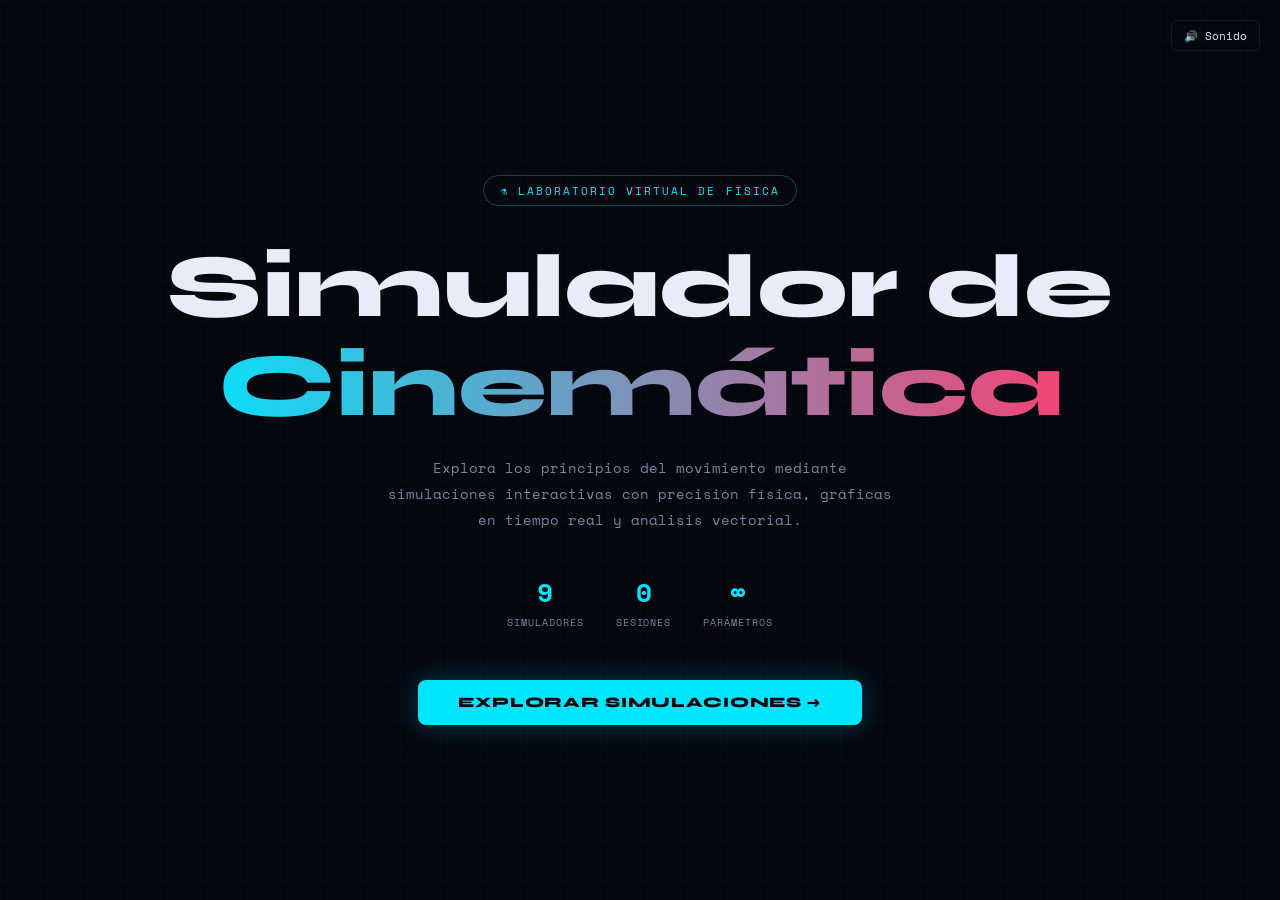
==== index.html @ 36db3adf "fix: cache busting query parameter for audio.js" ====
<!DOCTYPE html>
<html lang="es">
<head>
<meta charset="UTF-8">
<meta name="viewport" content="width=device-width, initial-scale=1.0">
<title>Simulador de Física — Cinemática Interactiva</title>
<meta name="description" content="Laboratorio virtual de física: simuladores interactivos de cinemática con p5.js y Chart.js para estudiantes universitarios.">

<link rel="preconnect" href="https://fonts.googleapis.com">
<link href="https://fonts.googleapis.com/css2?family=Space+Mono:wght@400;700&family=Syne:wght@400;600;800&display=swap" rel="stylesheet">

<style>
:root{
  --bg:#05070f; --surface:#0d1120; --border:rgba(255,255,255,0.08);
  --accent1:#00e5ff; --accent2:#ff3c6e; --accent3:#a3ff6b; --accent4:#ffd166;
  --accent5:#b57bee; --accent6:#ff9f43;
  --text:#e8ecf8; --muted:#7a85a0; --card:rgba(255,255,255,0.04);
  --glow1:0 0 30px rgba(0,229,255,0.25); --glow2:0 0 30px rgba(255,60,110,0.25);
  --glow3:0 0 30px rgba(163,255,107,0.25); --glow4:0 0 30px rgba(255,209,102,0.25);
  --glow5:0 0 30px rgba(181,123,238,0.25); --glow6:0 0 30px rgba(255,159,67,0.25);
  
  /* Default active theme variables for cursor compatibility */
  --theme-accent: var(--accent1);
  --theme-accent-alpha: rgba(0, 229, 255, 0.08);
  --theme-accent-alpha-hover: rgba(0, 229, 255, 0.15);
  --theme-glow: var(--glow1);
}

*{margin:0;padding:0;box-sizing:border-box;}

body{
  background:var(--bg); color:var(--text);
  font-family:'Syne',sans-serif; overflow-x:hidden;
}

body::before{
  content:''; position:fixed; inset:0;
  background-image:
    linear-gradient(rgba(0,229,255,0.03) 1px, transparent 1px),
    linear-gradient(90deg,rgba(0,229,255,0.03) 1px, transparent 1px);
  background-size:40px 40px; pointer-events:none; z-index:0;
  animation: scroll-grid 20s linear infinite;
}

@keyframes scroll-grid {
  from { background-position: 0 0; }
  to { background-position: 40px 40px; }
}

/* ── SCREENS ── */
.screen{ display:none; min-height:100vh; padding:40px 20px; position:relative; z-index:1; }
.screen.active{
  display:flex; flex-direction:column; align-items:center; justify-content:center;
  animation: screen-intro 0.6s cubic-bezier(0.16, 1, 0.3, 1) forwards;
}

@keyframes screen-intro {
  from { opacity:0; transform:translateY(24px) scale(0.97); }
  to   { opacity:1; transform:translateY(0) scale(1); }
}

/* ── WELCOME ── */
.welcome-badge{
  font-family:'Space Mono',monospace; font-size:0.7rem; letter-spacing:0.18em;
  text-transform:uppercase; color:var(--accent1); border:1px solid rgba(0,229,255,0.3);
  padding:6px 16px; border-radius:100px; margin-bottom:32px;
  animation:pulse-border 3s ease-in-out infinite;
}
@keyframes pulse-border{
  0%,100%{box-shadow:0 0 0 0 rgba(0,229,255,0.2);}
  50%{box-shadow:0 0 18px 4px rgba(0,229,255,0.15);}
}

.welcome-title{ font-size:clamp(2.8rem,7vw,6rem); font-weight:800; text-align:center; line-height:1.1; }
.welcome-title .line2{
  display:block;
  background:linear-gradient(90deg, var(--accent1), var(--accent2), var(--accent5), var(--accent1));
  background-size: 300% 100%;
  animation: gradient-shift 6s ease infinite;
  -webkit-background-clip:text; -webkit-text-fill-color:transparent;
}

@keyframes gradient-shift {
  0% { background-position: 0% 50%; }
  50% { background-position: 100% 50%; }
  100% { background-position: 0% 50%; }
}

.welcome-subtitle{
  font-family:'Space Mono',monospace; font-size:0.9rem; color:var(--muted);
  margin-top:20px; max-width:520px; text-align:center; line-height:1.8;
}

.welcome-stats{
  display:flex; gap:32px; margin-top:40px; flex-wrap:wrap; justify-content:center;
}
.stat-item{ text-align:center; }
.stat-num{
  font-family:'Space Mono',monospace; font-size:1.6rem; font-weight:700;
  color:var(--accent1); display:block;
}
.stat-label{ font-family:'Space Mono',monospace; font-size:0.62rem; color:var(--muted); letter-spacing:0.1em; text-transform:uppercase; margin-top:4px; }

.btn-primary{
  margin-top:50px; background:var(--accent1); color:var(--bg); font-family:'Syne',sans-serif;
  font-weight:800; padding:14px 40px; border:none; border-radius:8px; cursor:pointer;
  text-transform:uppercase; font-size:0.9rem; letter-spacing:0.06em;
  box-shadow:var(--glow1); transition:0.25s;
}
.btn-primary:hover{ transform:translateY(-3px); box-shadow:0 0 50px rgba(0,229,255,0.4); }

/* ── MENU ── */
#screen-menu{ justify-content:flex-start; padding-top:80px; }

.btn-back-top{
  align-self:flex-start; margin-bottom:40px;
  background:transparent; border:1px solid var(--border); color:var(--text);
  padding:8px 18px; border-radius:8px; font-family:'Space Mono',monospace;
  font-size:0.75rem; cursor:pointer; transition:0.2s;
}
.btn-back-top:hover{ background:var(--card); border-color:rgba(255,255,255,0.2); }

.menu-header h1{ font-size:2.5rem; font-weight:800; }
.menu-header p{ font-family:'Space Mono',monospace; color:var(--muted); margin-top:10px; font-size:0.8rem; }

/* section divider */
.section-label{
  align-self:flex-start; width:100%; max-width:1100px;
  font-family:'Space Mono',monospace; font-size:0.65rem; letter-spacing:0.18em;
  text-transform:uppercase; color:var(--muted);
  margin-top:40px; margin-bottom:14px;
  padding-bottom:8px; border-bottom:1px solid var(--border);
}
.section-label span{ color:var(--accent1); }

.sim-cards{
  display:grid;
  grid-template-columns:repeat(auto-fill,minmax(260px,1fr));
  gap:18px; max-width:1100px; width:100%;
}

.sim-card{
  text-decoration:none; color:inherit;
  background:var(--card); border:1px solid var(--border);
  border-radius:16px; padding:28px 24px; transition:0.25s;
  position:relative; overflow:hidden;
}
.sim-card::before{
  content:''; position:absolute; inset:0; opacity:0;
  transition:opacity 0.3s;
}
.sim-card:hover{ transform:translateY(-8px); }

/* Staggered card animations when screen is active */
#screen-menu.active #existing-cards .sim-card {
  animation: card-intro 0.6s cubic-bezier(0.16, 1, 0.3, 1) both;
}
#screen-menu.active #existing-cards .sim-card:nth-child(1) { animation-delay: 0.05s; }
#screen-menu.active #existing-cards .sim-card:nth-child(2) { animation-delay: 0.1s; }
#screen-menu.active #existing-cards .sim-card:nth-child(3) { animation-delay: 0.15s; }
#screen-menu.active #existing-cards .sim-card:nth-child(4) { animation-delay: 0.2s; }

#screen-menu.active #new-cards .sim-card {
  animation: card-intro 0.6s cubic-bezier(0.16, 1, 0.3, 1) both;
}
#screen-menu.active #new-cards .sim-card:nth-child(1) { animation-delay: 0.25s; }
#screen-menu.active #new-cards .sim-card:nth-child(2) { animation-delay: 0.3s; }
#screen-menu.active #new-cards .sim-card:nth-child(3) { animation-delay: 0.35s; }
#screen-menu.active #new-cards .sim-card:nth-child(4) { animation-delay: 0.4s; }
#screen-menu.active #new-cards .sim-card:nth-child(5) { animation-delay: 0.45s; }

@keyframes card-intro {
  from { opacity: 0; transform: translateY(32px) scale(0.96); }
  to   { opacity: 1; transform: translateY(0) scale(1); }
}

/* Custom micro-animations on card hover */
.sim-card .card-icon {
  display: inline-block;
  transition: transform 0.3s cubic-bezier(0.16, 1, 0.3, 1);
}

/* 1. MRU + MCU (c1): Spin wheel */
.sim-card.c1:hover .card-icon {
  animation: spin-wheel 2s linear infinite;
}
@keyframes spin-wheel {
  0% { transform: rotate(0deg); }
  100% { transform: rotate(360deg); }
}

/* 2. MUA (c2): Launch rocket */
.sim-card.c2:hover .card-icon {
  animation: bounce-rocket 0.6s ease infinite alternate;
}
@keyframes bounce-rocket {
  0% { transform: translate(0, 0) scale(1); }
  100% { transform: translate(6px, -6px) scale(1.1); }
}

/* 3. MUA + Fricción (c3): Slide box */
.sim-card.c3:hover .card-icon {
  animation: slide-box 0.8s ease infinite alternate;
}
@keyframes slide-box {
  0% { transform: translateX(-6px); }
  100% { transform: translateX(6px); }
}

/* 4. Movimiento Variado (c4): Float integral */
.sim-card.c4:hover .card-icon {
  animation: float-integral 1.2s ease-in-out infinite alternate;
}
@keyframes float-integral {
  0% { transform: translateY(-4px) scale(1); }
  100% { transform: translateY(4px) scale(1.08); }
}

/* 5. Proyectil (c5): Pulse target */
.sim-card.c5:hover .card-icon {
  animation: pulse-target 0.6s ease infinite alternate;
}
@keyframes pulse-target {
  0% { transform: scale(1); filter: drop-shadow(0 0 0px var(--accent2)); }
  100% { transform: scale(1.25); filter: drop-shadow(0 0 10px var(--accent2)); }
}

/* 6. Plano Inclinado (c6): Slide down ramp */
.sim-card.c6:hover .card-icon {
  animation: slide-plane 0.8s ease infinite alternate;
}
@keyframes slide-plane {
  0% { transform: translate(0, 0); }
  100% { transform: translate(6px, 6px); }
}

/* 7. Péndulo Simple (c1n): Swing pendulum */
.sim-card.c1n:hover .card-icon {
  animation: swing-pendulum 1.4s ease-in-out infinite alternate;
  transform-origin: top center;
}
@keyframes swing-pendulum {
  0% { transform: rotate(-25deg); }
  100% { transform: rotate(25deg); }
}

/* 8. Máquina de Atwood (c2n): Tilt balance */
.sim-card.c2n:hover .card-icon {
  animation: tilt-balance 1s ease-in-out infinite alternate;
}
@keyframes tilt-balance {
  0% { transform: rotate(-10deg); }
  100% { transform: rotate(10deg); }
}

/* 9. Caja sobre Vehículo (c3n): Drive truck */
.sim-card.c3n:hover .card-icon {
  animation: drive-truck 0.8s ease-in-out infinite alternate;
}
@keyframes drive-truck {
  0% { transform: translateX(0); }
  100% { transform: translateX(8px); }
}

/* accent hover per class */
.sim-card.c1:hover{border-color:var(--accent1);box-shadow:var(--glow1);}
.sim-card.c2:hover{border-color:var(--accent2);box-shadow:var(--glow2);}
.sim-card.c3:hover{border-color:var(--accent3);box-shadow:var(--glow3);}
.sim-card.c4:hover{border-color:var(--accent4);box-shadow:var(--glow4);}
.sim-card.c5:hover{border-color:var(--accent5);box-shadow:var(--glow5);}
.sim-card.c6:hover{border-color:var(--accent6);box-shadow:var(--glow6);}
.sim-card.c1n:hover{border-color:var(--accent1);box-shadow:var(--glow1);}
.sim-card.c2n:hover{border-color:var(--accent2);box-shadow:var(--glow2);}
.sim-card.c3n:hover{border-color:var(--accent3);box-shadow:var(--glow3);}

.card-tag{
  font-family:'Space Mono',monospace; font-size:0.62rem;
  letter-spacing:0.15em; text-transform:uppercase; margin-bottom:12px;
}
.c1 .card-tag{color:var(--accent1);} .c2 .card-tag{color:var(--accent2);}
.c3 .card-tag{color:var(--accent3);} .c4 .card-tag{color:var(--accent4);}
.c5 .card-tag{color:var(--accent5);} .c6 .card-tag{color:var(--accent6);}
.c1n .card-tag{color:var(--accent1);} .c2n .card-tag{color:var(--accent2);}
.c3n .card-tag{color:var(--accent3);}

.card-icon{ font-size:1.8rem; margin-bottom:10px; display:block; }

.card-title{ font-size:1.15rem; font-weight:700; margin-bottom:8px; }

.card-desc{
  font-family:'Space Mono',monospace; font-size:0.72rem;
  color:var(--muted); line-height:1.7;
}

.card-badge-new{
  position:absolute; top:14px; right:14px;
  background:rgba(163,255,107,0.15); color:var(--accent3);
  border:1px solid rgba(163,255,107,0.3);
  font-family:'Space Mono',monospace; font-size:0.58rem;
  letter-spacing:0.1em; text-transform:uppercase;
  padding:2px 8px; border-radius:20px;
}

/* ── HISTORIAL ── */
.historial-section{
  width:100%; max-width:1100px; margin-top:48px;
  border-top:1px solid var(--border); padding-top:28px;
}
.historial-title{
  font-family:'Space Mono',monospace; font-size:0.65rem;
  letter-spacing:0.18em; text-transform:uppercase; color:var(--muted);
  margin-bottom:16px;
}
.historial-list{
  display:flex; flex-direction:column; gap:8px;
}
.hist-item{
  display:flex; justify-content:space-between; align-items:center;
  background:var(--card); border:1px solid var(--border);
  border-radius:8px; padding:10px 16px;
  text-decoration:none; color:var(--text);
  transition:0.2s;
}
.hist-item:hover{ background:rgba(255,255,255,0.07); border-color:rgba(255,255,255,0.16); }
.hist-name{
  font-family:'Space Mono',monospace; font-size:0.75rem; font-weight:700; color:var(--accent1);
}
.hist-time{
  font-family:'Space Mono',monospace; font-size:0.65rem; color:var(--muted);
}
.hist-empty{
  font-family:'Space Mono',monospace; font-size:0.72rem; color:var(--muted);
  padding:10px 0;
}

.btn-clear-hist{
  margin-top:10px; background:transparent; border:1px solid var(--border);
  color:var(--muted); font-family:'Space Mono',monospace; font-size:0.65rem;
  padding:5px 14px; border-radius:6px; cursor:pointer; transition:0.2s;
}
.btn-clear-hist:hover{ color:var(--accent2); border-color:var(--accent2); }

/* ── Responsive ── */
@media(max-width:600px){
  .welcome-stats{ gap:20px; }
  .sim-cards{ grid-template-columns:1fr; }
}


</style>
</head>
<body>

<!-- MUTE BUTTON -->
<button class="btn-mute" onclick="SFX.toggleMute()" style="position: absolute; top: 20px; right: 20px; background: transparent; border: 1px solid var(--border); color: var(--text); padding: 6px 12px; border-radius: 6px; cursor: pointer; font-family: 'Space Mono', monospace; font-size: 0.7rem; transition: 0.2s; z-index: 100;">🔊 Sonido</button>

<!-- WELCOME -->
<section id="screen-welcome" class="screen active">
  <div class="welcome-badge">⚗ Laboratorio Virtual de Física</div>

  <h1 class="welcome-title">
    Simulador de
    <span class="line2">Cinemática</span>
  </h1>

  <p class="welcome-subtitle">
    Explora los principios del movimiento mediante simulaciones interactivas
    con precisión física, gráficas en tiempo real y análisis vectorial.
  </p>

  <div class="welcome-stats">
    <div class="stat-item">
      <span class="stat-num" id="statSims">9</span>
      <span class="stat-label">Simuladores</span>
    </div>
    <div class="stat-item">
      <span class="stat-num" id="statSessions">0</span>
      <span class="stat-label">Sesiones</span>
    </div>
    <div class="stat-item">
      <span class="stat-num">∞</span>
      <span class="stat-label">Parámetros</span>
    </div>
  </div>

  <button class="btn-primary" onclick="showMenu()">
    Explorar simulaciones →
  </button>
</section>

<!-- MENU -->
<section id="screen-menu" class="screen">

  <button class="btn-back-top" onclick="showWelcome()">← Volver</button>

  <div class="menu-header">
    <h1>Elige tu simulación</h1>
    <p>// Selecciona el tipo de movimiento que deseas analizar</p>
  </div>

  <!-- EXISTENTES -->
  <div class="section-label">// <span>01</span> — Simuladores existentes</div>
  <div class="sim-cards" id="existing-cards">

    <a href="simulators/mru+mcu_simulacion.html" class="sim-card c1" onclick="registrarHistorial('MRU + MCU', 'simulators/mru+mcu_simulacion.html')">
      <span class="card-icon">↔ ↺</span>
      <div class="card-tag">MRU + MCU</div>
      <div class="card-title">Rectilíneo y Circular</div>
      <p class="card-desc">Transición de movimiento lineal a circular uniforme con análisis de velocidades.</p>
    </a>

    <a href="simulators/mua_simulacion.html" class="sim-card c2" onclick="registrarHistorial('MUA', 'simulators/mua_simulacion.html')">
      <span class="card-icon">🚀</span>
      <div class="card-tag">MUA</div>
      <div class="card-title">Uniformemente Acelerado</div>
      <p class="card-desc">Aceleración constante, gráficas x(t) y v(t), vectores de fuerza en tiempo real.</p>
    </a>

    <a href="simulators/mua_friccion.html" class="sim-card c3" onclick="registrarHistorial('MUA + Fricción', 'simulators/mua_friccion.html')">
      <span class="card-icon">📦</span>
      <div class="card-tag">MUA + Fricción</div>
      <div class="card-title">Con Fricción Cinética</div>
      <p class="card-desc">Masa, coeficiente de rozamiento cinético y vectores de fuerza simultáneos.</p>
    </a>

    <a href="simulators/movimiento_variado.html" class="sim-card c4" onclick="registrarHistorial('Movimiento Variado', 'simulators/movimiento_variado.html')">
      <span class="card-icon">∫</span>
      <div class="card-tag">MV</div>
      <div class="card-title">Movimiento Variado</div>
      <p class="card-desc">Aceleración dependiente del tiempo con cálculo simbólico integrado.</p>
    </a>

  </div>

  <!-- NUEVOS -->
  <div class="section-label">// <span>02</span> — Nuevos simuladores</div>
  <div class="sim-cards" id="new-cards">

    <a href="simulators/tiro_parabolico.html" class="sim-card c5" onclick="registrarHistorial('Tiro Parabólico', 'simulators/tiro_parabolico.html')">
      <span class="card-icon">🎯</span>
      <div class="card-tag">PROYECTIL</div>
      <div class="card-title">Tiro Parabólico</div>
      <p class="card-desc">Velocidad inicial y ángulo ajustables. Trayectoria, alcance, altura máxima, vectores Vx/Vy.</p>
      <span class="card-badge-new">nuevo</span>
    </a>

    <a href="simulators/plano_inclinado.html" class="sim-card c6" onclick="registrarHistorial('Plano Inclinado', 'simulators/plano_inclinado.html')">
      <span class="card-icon">📐</span>
      <div class="card-tag">PLANO INCLINADO</div>
      <div class="card-title">Plano Inclinado</div>
      <p class="card-desc">Caja sobre rampa con ángulo ajustable. Vectores Peso, Normal, Fricción y F. neta en tiempo real.</p>
      <span class="card-badge-new">nuevo</span>
    </a>

    <a href="simulators/pendulo_simple.html" class="sim-card c1n" onclick="registrarHistorial('Péndulo Simple', 'simulators/pendulo_simple.html')">
      <span class="card-icon">⏱</span>
      <div class="card-tag">PÉNDULO</div>
      <div class="card-title">Péndulo Simple</div>
      <p class="card-desc">Longitud y ángulo inicial. Periodo teórico vs. simulado. Gráfica θ(t) con integración RK4.</p>
      <span class="card-badge-new">nuevo</span>
    </a>

    <a href="simulators/atwood.html" class="sim-card c2n" onclick="registrarHistorial('Máquina de Atwood', 'simulators/atwood.html')">
      <span class="card-icon">⚖️</span>
      <div class="card-tag">ATWOOD</div>
      <div class="card-title">Máquina de Atwood</div>
      <p class="card-desc">Dos masas en polea. Aceleración y tensión calculadas analíticamente. Animación del movimiento.</p>
      <span class="card-badge-new">nuevo</span>
    </a>

    <a href="simulators/caja_vehiculo.html" class="sim-card c3n" onclick="registrarHistorial('Caja sobre Vehículo', 'simulators/caja_vehiculo.html')">
      <span class="card-icon">🚚</span>
      <div class="card-tag">DINÁMICA</div>
      <div class="card-title">Caja sobre Vehículo</div>
      <p class="card-desc">Camión con aceleración/frenado. La caja desliza si la fricción estática máxima es superada.</p>
      <span class="card-badge-new">nuevo</span>
    </a>

  </div>

  <!-- HISTORIAL -->
  <div class="historial-section" id="historialSection">
    <div class="historial-title">// Últimas sesiones</div>
    <div class="historial-list" id="historialList">
      <div class="hist-empty">Sin sesiones registradas aún.</div>
    </div>
    <button class="btn-clear-hist" onclick="limpiarHistorial()">✕ Limpiar historial</button>
  </div>

</section>

<script>
// ── Historial ─────────────────────────────────────────────────────
const HIST_KEY = 'simHistorial_v2';
const MAX_HIST = 5;

function getHistorial() {
  try { return JSON.parse(localStorage.getItem(HIST_KEY)) || []; }
  catch { return []; }
}

function registrarHistorial(nombre, url) {
  const hist = getHistorial().filter(h => h.nombre !== nombre);
  hist.unshift({ nombre, url, ts: Date.now() });
  const limitado = hist.slice(0, MAX_HIST);
  localStorage.setItem(HIST_KEY, JSON.stringify(limitado));
  // increment session counter
  const cnt = parseInt(localStorage.getItem('simSessions_v2') || '0') + 1;
  localStorage.setItem('simSessions_v2', cnt);
}

function renderHistorial() {
  const lista = document.getElementById('historialList');
  const hist  = getHistorial();
  if (!hist.length) {
    lista.innerHTML = '<div class="hist-empty">Sin sesiones registradas aún.</div>';
    return;
  }
  lista.innerHTML = hist.map(h => {
    const d = new Date(h.ts);
    const ts = `${d.toLocaleDateString('es')} ${d.toLocaleTimeString('es',{hour:'2-digit',minute:'2-digit'})}`;
    return `<a href="${h.url}" class="hist-item">
      <span class="hist-name">← ${h.nombre}</span>
      <span class="hist-time">${ts}</span>
    </a>`;
  }).join('');
}

function limpiarHistorial() {
  localStorage.removeItem(HIST_KEY);
  renderHistorial();
}

// ── Screen transitions ────────────────────────────────────────────
function showMenu() {
  document.getElementById('screen-welcome').classList.remove('active');
  document.getElementById('screen-menu').classList.add('active');
  window.location.hash = 'menu';
  renderHistorial();

  const cnt = parseInt(localStorage.getItem('simSessions_v2') || '0');
  document.getElementById('statSessions').textContent = cnt;
}

function showWelcome() {
  document.getElementById('screen-menu').classList.remove('active');
  document.getElementById('screen-welcome').classList.add('active');
  window.location.hash = '';
}

// ── Init ─────────────────────────────────────────────────────────
(function init() {
  const cnt = parseInt(localStorage.getItem('simSessions_v2') || '0');
  document.getElementById('statSessions').textContent = cnt;

  if (window.location.hash === '#menu') showMenu();
})();
</script>
<script src="core/audio.js?v=2"></script>
<script src="core/cursor.js"></script>
</body>
</html>
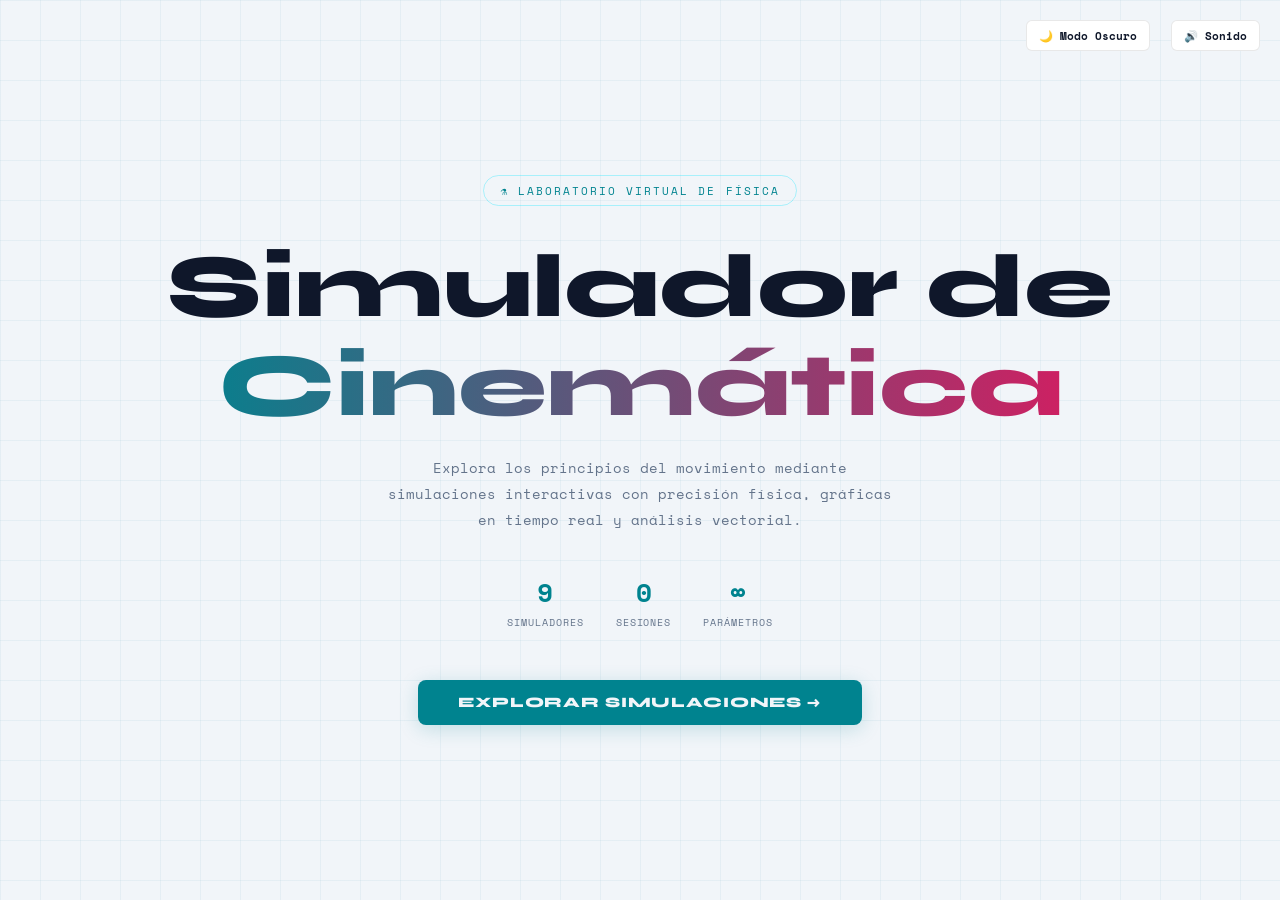
==== commit 224cdc76: "feat(ui): implement global light and dark theme mode with persistence and anti-FOIT across all simul" ====
--- a/index.html
+++ b/index.html
@@ -1,13 +1,24 @@
 <!DOCTYPE html>
 <html lang="es">
 <head>
+  <link rel="icon" type="image/svg+xml" href="favicon.svg">
+  <link rel="icon" type="image/png" href="favicon.png">
 <meta charset="UTF-8">
 <meta name="viewport" content="width=device-width, initial-scale=1.0">
 <title>Simulador de Física — Cinemática Interactiva</title>
 <meta name="description" content="Laboratorio virtual de física: simuladores interactivos de cinemática con p5.js y Chart.js para estudiantes universitarios.">
 
+<script>
+  (function() {
+    const saved = localStorage.getItem('fisica_sim_theme');
+    const theme = saved || (window.matchMedia && window.matchMedia('(prefers-color-scheme: light)').matches ? 'light' : 'dark');
+    document.documentElement.setAttribute('data-theme', theme);
+  })();
+</script>
+
 <link rel="preconnect" href="https://fonts.googleapis.com">
 <link href="https://fonts.googleapis.com/css2?family=Space+Mono:wght@400;700&family=Syne:wght@400;600;800&display=swap" rel="stylesheet">
+<script src="assets/js/theme.js"></script>
 
 <style>
 :root{
@@ -26,11 +37,27 @@
   --theme-glow: var(--glow1);
 }
 
+[data-theme="light"] {
+  --bg:#f1f5f9; --surface:#ffffff; --border:rgba(0,0,0,0.09);
+  --accent1:#00838f; --accent2:#d81b60; --accent3:#2e7d32; --accent4:#b45309;
+  --accent5:#6d28d9; --accent6:#c2410c;
+  --text:#0f172a; --muted:#64748b; --card:rgba(0,0,0,0.03);
+  --glow1:0 4px 20px rgba(0,131,143,0.2); --glow2:0 4px 20px rgba(216,27,96,0.2);
+  --glow3:0 4px 20px rgba(46,125,50,0.2); --glow4:0 4px 20px rgba(180,83,9,0.2);
+  --glow5:0 4px 20px rgba(109,40,217,0.2); --glow6:0 4px 20px rgba(194,65,12,0.2);
+
+  --theme-accent: var(--accent1);
+  --theme-accent-alpha: rgba(0, 131, 143, 0.08);
+  --theme-accent-alpha-hover: rgba(0, 131, 143, 0.15);
+  --theme-glow: var(--glow1);
+}
+
 *{margin:0;padding:0;box-sizing:border-box;}
 
 body{
   background:var(--bg); color:var(--text);
   font-family:'Syne',sans-serif; overflow-x:hidden;
+  transition: background-color 0.25s ease, color 0.25s ease;
 }
 
 body::before{
@@ -40,6 +67,11 @@
     linear-gradient(90deg,rgba(0,229,255,0.03) 1px, transparent 1px);
   background-size:40px 40px; pointer-events:none; z-index:0;
   animation: scroll-grid 20s linear infinite;
+}
+[data-theme="light"] body::before{
+  background-image:
+    linear-gradient(rgba(0,114,150,0.05) 1px, transparent 1px),
+    linear-gradient(90deg,rgba(0,114,150,0.05) 1px, transparent 1px);
 }
 
 @keyframes scroll-grid {
@@ -341,18 +373,91 @@
 .btn-clear-hist:hover{ color:var(--accent2); border-color:var(--accent2); }
 
 /* ── Responsive ── */
-@media(max-width:600px){
-  .welcome-stats{ gap:20px; }
-  .sim-cards{ grid-template-columns:1fr; }
-}
-
-
+
+/* Tablet */
+@media(max-width: 768px) {
+  .welcome-title { font-size: clamp(2rem, 10vw, 3.5rem); }
+  .welcome-stats { gap: 20px; flex-wrap: wrap; justify-content: center; }
+  .stat-num { font-size: 1.3rem; }
+
+  .menu-header h1 { font-size: clamp(1.4rem, 6vw, 2rem); }
+  .sim-cards { grid-template-columns: repeat(auto-fill, minmax(200px, 1fr)); gap: 12px; padding: 0 12px; }
+  
+  .btn-back-top { font-size: 11px; padding: 6px 14px; }
+
+  /* Mute button on mobile */
+  .btn-mute {
+    top: 12px !important;
+    right: 12px !important;
+    font-size: 0.65rem !important;
+    padding: 5px 10px !important;
+  }
+}
+
+/* Mobile */
+@media(max-width: 480px) {
+  .welcome-stats { gap: 16px; }
+  .welcome-subtitle { font-size: 0.82rem; padding: 0 8px; }
+  .sim-cards { grid-template-columns: 1fr; padding: 0 8px; gap: 10px; }
+
+  .sim-card { padding: 18px 16px; }
+  .card-icon { font-size: 1.8rem; }
+  .card-title { font-size: 1rem; }
+  .card-desc { font-size: 0.78rem; }
+
+  .section-label { font-size: 0.6rem; padding: 0 8px; }
+  .menu-header { padding: 0 8px; }
+
+  /* History section */
+  .historial-section { padding: 16px 8px 0; }
+  .hist-item { padding: 8px 12px; }
+  .hist-name { font-size: 0.7rem; }
+  .hist-time { font-size: 0.58rem; }
+
+  /* Stat numbers */
+  .stat-num { font-size: 1.2rem; }
+  .stat-label { font-size: 0.65rem; }
+
+  /* Welcome button */
+  .btn-primary { padding: 12px 28px; font-size: 0.85rem; }
+}
+
+
+.btn-theme, .btn-mute {
+  position: absolute;
+  top: 20px;
+  background: var(--surface);
+  border: 1px solid var(--border);
+  color: var(--text);
+  padding: 6px 12px;
+  border-radius: 6px;
+  cursor: pointer;
+  font-family: 'Space Mono', monospace;
+  font-size: 0.7rem;
+  font-weight: 700;
+  transition: 0.2s;
+  z-index: 100;
+}
+.btn-mute { right: 20px; }
+.btn-theme { right: 130px; }
+.btn-theme:hover, .btn-mute:hover {
+  background: var(--theme-accent-alpha-hover);
+  border-color: var(--theme-accent);
+  color: var(--text);
+  box-shadow: var(--theme-glow);
+}
+
+@media(max-width: 768px) {
+  .btn-mute { top: 12px !important; right: 12px !important; font-size: 0.65rem !important; padding: 5px 8px !important; }
+  .btn-theme { top: 12px !important; right: 90px !important; font-size: 0.65rem !important; padding: 5px 8px !important; }
+}
 </style>
 </head>
 <body>
 
-<!-- MUTE BUTTON -->
-<button class="btn-mute" onclick="SFX.toggleMute()" style="position: absolute; top: 20px; right: 20px; background: transparent; border: 1px solid var(--border); color: var(--text); padding: 6px 12px; border-radius: 6px; cursor: pointer; font-family: 'Space Mono', monospace; font-size: 0.7rem; transition: 0.2s; z-index: 100;">🔊 Sonido</button>
+<!-- TOP CONTROLS -->
+<button class="btn-theme" onclick="ThemeManager.toggle()" id="btnTheme">☀️ Modo Claro</button>
+<button class="btn-mute" onclick="SFX.toggleMute()">🔊 Sonido</button>
 
 <!-- WELCOME -->
 <section id="screen-welcome" class="screen active">
@@ -556,7 +661,7 @@
   if (window.location.hash === '#menu') showMenu();
 })();
 </script>
-<script src="core/audio.js?v=2"></script>
-<script src="core/cursor.js"></script>
+<script src="assets/js/audio.js?v=6"></script>
+<script src="assets/js/cursor.js"></script>
 </body>
 </html>
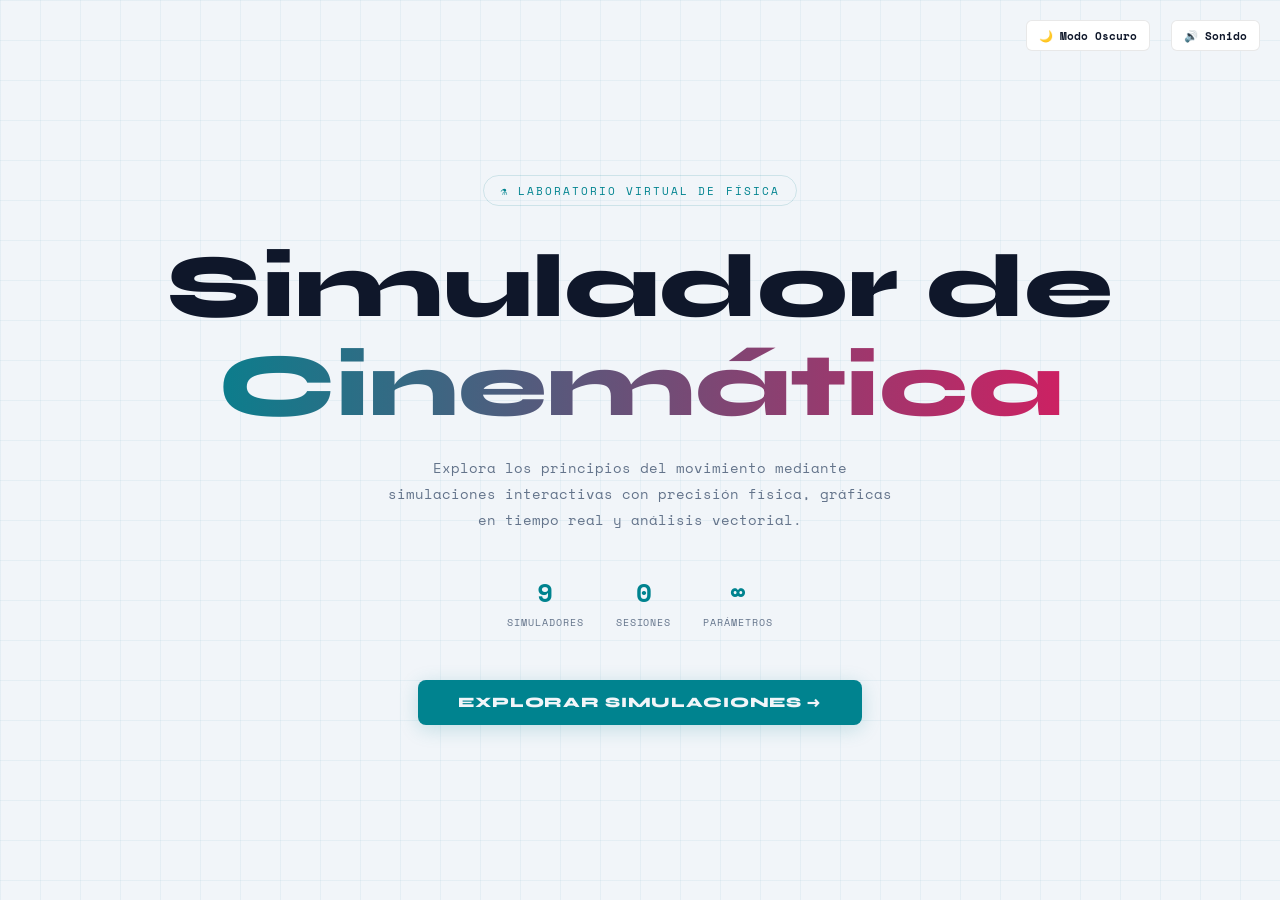
==== commit 535a3061: "fix: comprehensive light mode visual regression fixes across all simulators" ====
--- a/index.html
+++ b/index.html
@@ -94,13 +94,13 @@
 /* ── WELCOME ── */
 .welcome-badge{
   font-family:'Space Mono',monospace; font-size:0.7rem; letter-spacing:0.18em;
-  text-transform:uppercase; color:var(--accent1); border:1px solid rgba(0,229,255,0.3);
+  text-transform:uppercase; color:var(--accent1); border:1px solid var(--theme-accent-alpha-hover);
   padding:6px 16px; border-radius:100px; margin-bottom:32px;
   animation:pulse-border 3s ease-in-out infinite;
 }
 @keyframes pulse-border{
-  0%,100%{box-shadow:0 0 0 0 rgba(0,229,255,0.2);}
-  50%{box-shadow:0 0 18px 4px rgba(0,229,255,0.15);}
+  0%,100%{box-shadow:0 0 0 0 var(--theme-accent-alpha);}
+  50%{box-shadow:0 0 18px 4px var(--theme-accent-alpha);}
 }
 
 .welcome-title{ font-size:clamp(2.8rem,7vw,6rem); font-weight:800; text-align:center; line-height:1.1; }
@@ -326,8 +326,8 @@
 
 .card-badge-new{
   position:absolute; top:14px; right:14px;
-  background:rgba(163,255,107,0.15); color:var(--accent3);
-  border:1px solid rgba(163,255,107,0.3);
+  background:rgba(46,125,50,0.12); color:var(--accent3);
+  border:1px solid rgba(46,125,50,0.3);
   font-family:'Space Mono',monospace; font-size:0.58rem;
   letter-spacing:0.1em; text-transform:uppercase;
   padding:2px 8px; border-radius:20px;
@@ -353,7 +353,7 @@
   text-decoration:none; color:var(--text);
   transition:0.2s;
 }
-.hist-item:hover{ background:rgba(255,255,255,0.07); border-color:rgba(255,255,255,0.16); }
+.hist-item:hover{ background:var(--card-hover); border-color:var(--border-strong); }
 .hist-name{
   font-family:'Space Mono',monospace; font-size:0.75rem; font-weight:700; color:var(--accent1);
 }
